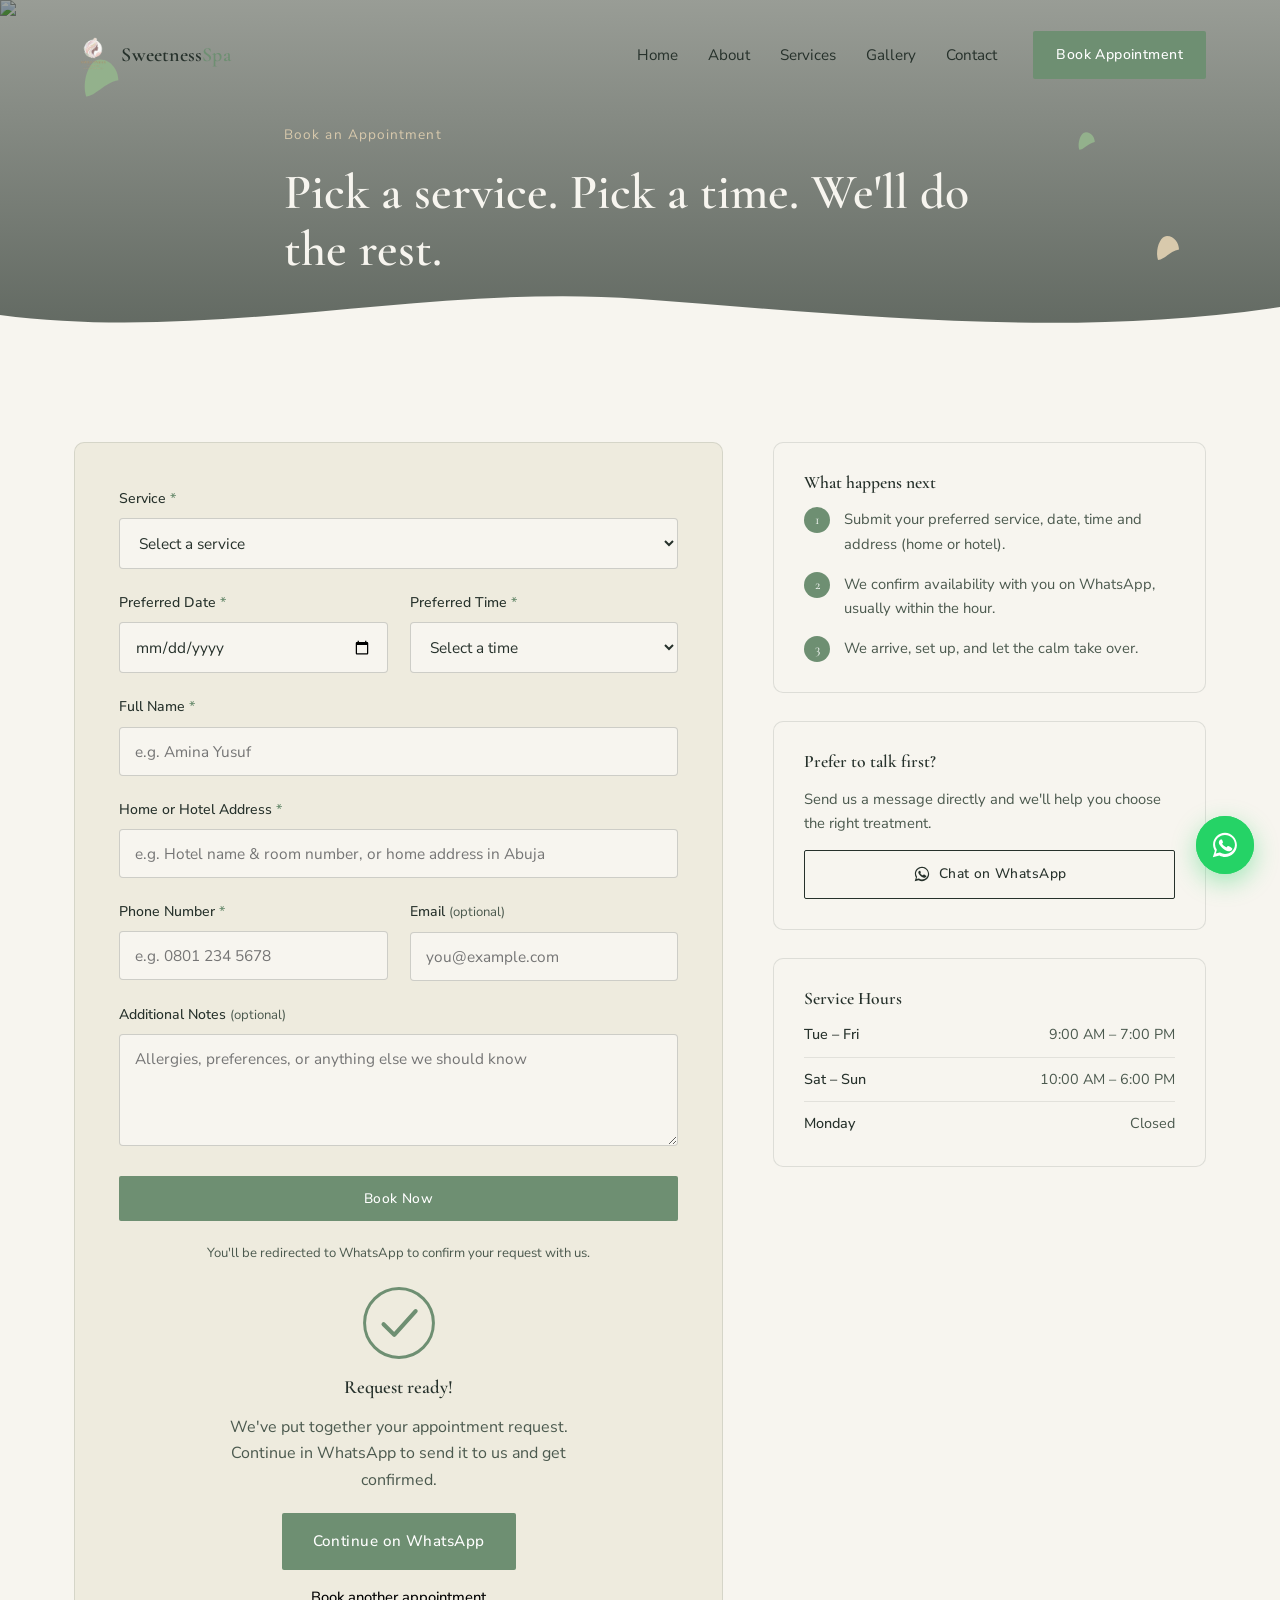
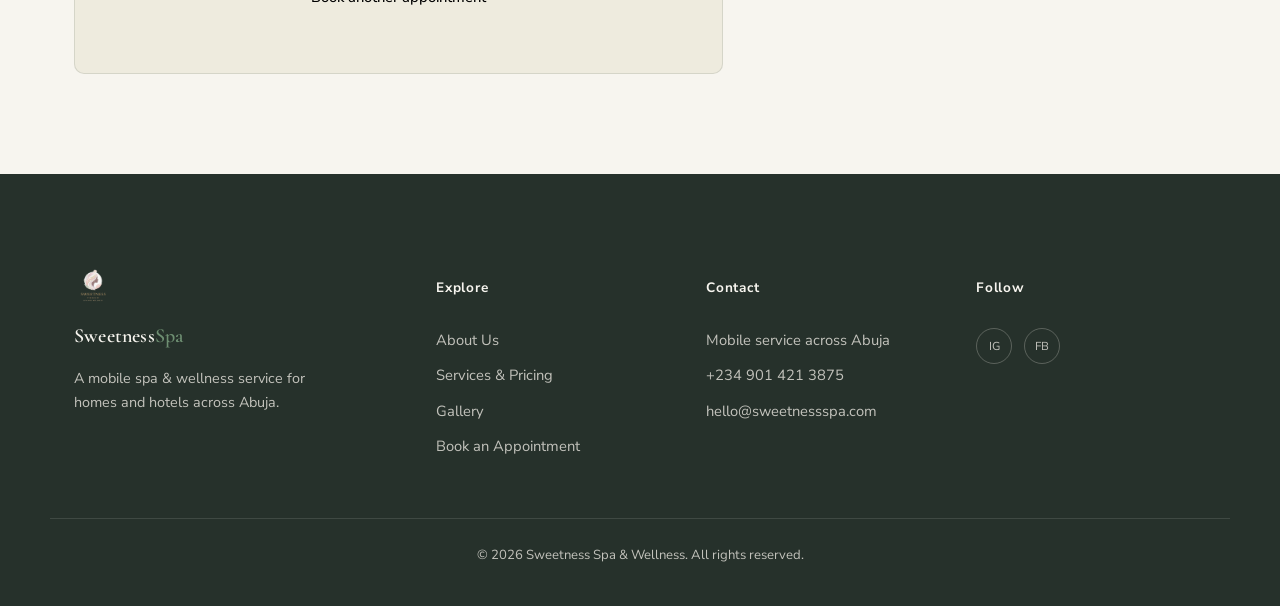
==== booking.html @ 0b242384 "Add files via upload" ====
<!DOCTYPE html>
<html lang="en">
<head>
<script>document.documentElement.classList.add('js');</script>
<meta charset="UTF-8">
<meta name="viewport" content="width=device-width, initial-scale=1.0">
<title>Book an Appointment | Sweetness Spa & Wellness</title>
<meta name="description" content="Book your appointment at Sweetness Spa & Wellness. Choose a service, pick a date and time, and we'll confirm with you on WhatsApp.">
<link rel="canonical" href="https://www.sweetnessspa.com/booking.html">

<!-- REPLACE: favicon.ico -->
<link rel="icon" type="image/x-icon" href="images/favicon.ico">

<link rel="preconnect" href="https://fonts.googleapis.com">
<link rel="preconnect" href="https://fonts.gstatic.com" crossorigin>
<link href="https://fonts.googleapis.com/css2?family=Cormorant+Garamond:ital,wght@0,400;0,500;0,600;0,700;1,500&family=Nunito+Sans:wght@300;400;500;600;700&display=swap" rel="stylesheet">

<link rel="stylesheet" href="css/style.css">
</head>
<body>

<div class="preloader" id="preloader">
  <span class="preloader-mark">S</span>
</div>

<!-- ================= HEADER / NAV ================= -->
<header class="site-header" id="siteHeader">
  <div class="container header-inner">
    <a href="index.html" class="brand">
      <!-- REPLACE: logo.png -->
      <img src="img/WhatsApp_Image_2026-09-09_at_16.19.24-removebg-preview.png" alt="Sweetness Spa & Wellness logo" class="brand-logo">
      <span class="brand-name">Sweetness<em>Spa</em></span>
    </a>

    <nav class="main-nav" id="mainNav">
      <ul>
        <li><a href="index.html">Home</a></li>
        <li><a href="about.html">About</a></li>
        <li><a href="services.html">Services</a></li>
        <li><a href="gallery.html">Gallery</a></li>
        <li><a href="contact.html">Contact</a></li>
      </ul>
      <a href="booking.html" class="btn btn-gold nav-cta">Book Appointment</a>
    </nav>

    <button class="hamburger" id="hamburger" aria-label="Open menu" aria-expanded="false" aria-controls="mainNav">
      <span></span><span></span><span></span>
    </button>
  </div>
</header>

<main id="main-content">

  <!-- ================= PAGE HERO ================= -->
  <section class="page-hero small">
    <div class="page-hero-media">
      <!-- REPLACE: booking-hero.jpg -->
      <img src="images/about-hero.svg" alt="Sweetness Spa booking">
      <div class="page-hero-overlay"></div>
    </div>
    <div class="container page-hero-content">
      <p class="eyebrow">Book an Appointment</p>
      <h1>Pick a service. Pick a time. We'll do the rest.</h1>
    </div>
  </section>

  <!-- ================= BOOKING SECTION ================= -->
  <section class="section booking-section">
    <div class="container booking-grid">

      <!-- ---- FORM CARD ---- -->
      <div class="booking-card">

        <form id="bookingForm" class="booking-form" novalidate>

          <div class="form-row">
            <label for="service">Service <span class="req">*</span></label>
            <select id="service" name="service" required>
              <option value="" disabled selected>Select a service</option>
              <optgroup label="Facials">
                <option>Signature Radiance Facial &mdash; &#8358;25,000</option>
                <option>Hydrating Glow Facial &mdash; &#8358;20,000</option>
                <option>Anti-Aging Facial &mdash; &#8358;32,000</option>
                <option>Express Facial &mdash; &#8358;13,000</option>
              </optgroup>
              <optgroup label="Massages">
                <option>Deep Tissue Massage &mdash; &#8358;30,000</option>
                <option>Swedish Relaxation Massage &mdash; &#8358;26,000</option>
                <option>Hot Stone Massage &mdash; &#8358;35,000</option>
                <option>Aromatherapy Massage &mdash; &#8358;28,000</option>
              </optgroup>
              <optgroup label="Body Treatments">
                <option>Body Contouring Ritual &mdash; &#8358;45,000</option>
                <option>Detox Body Wrap &mdash; &#8358;33,000</option>
                <option>Exfoliating Salt Scrub &mdash; &#8358;22,000</option>
              </optgroup>
              <optgroup label="Manicure & Pedicure">
                <option>Classic Manicure &amp; Pedicure &mdash; &#8358;18,000</option>
                <option>Gel Manicure &mdash; &#8358;15,000</option>
                <option>Luxury Spa Pedicure &mdash; &#8358;20,000</option>
              </optgroup>
              <optgroup label="Hair & Beauty">
                <option>Blow Dry &amp; Style &mdash; &#8358;12,000</option>
                <option>Makeup Application &mdash; &#8358;20,000</option>
              </optgroup>
              <optgroup label="Wellness">
                <option>Reflexology &mdash; &#8358;16,000</option>
                <option>Steam Room Session &mdash; &#8358;7,000</option>
                <option>Couples Massage Package &mdash; &#8358;55,000</option>
              </optgroup>
            </select>
          </div>

          <div class="form-row two-col">
            <div>
              <label for="date">Preferred Date <span class="req">*</span></label>
              <input type="date" id="date" name="date" required>
            </div>
            <div>
              <label for="time">Preferred Time <span class="req">*</span></label>
              <select id="time" name="time" required>
                <option value="" disabled selected>Select a time</option>
                <option>9:00 AM</option>
                <option>10:00 AM</option>
                <option>11:00 AM</option>
                <option>12:00 PM</option>
                <option>1:00 PM</option>
                <option>2:00 PM</option>
                <option>3:00 PM</option>
                <option>4:00 PM</option>
                <option>5:00 PM</option>
                <option>6:00 PM</option>
              </select>
            </div>
          </div>

          <div class="form-row">
            <label for="name">Full Name <span class="req">*</span></label>
            <input type="text" id="name" name="name" placeholder="e.g. Amina Yusuf" required>
          </div>

          <div class="form-row">
            <label for="location">Home or Hotel Address <span class="req">*</span></label>
            <input type="text" id="location" name="location" placeholder="e.g. Hotel name & room number, or home address in Abuja" required>
          </div>

          <div class="form-row two-col">
            <div>
              <label for="phone">Phone Number <span class="req">*</span></label>
              <input type="tel" id="phone" name="phone" placeholder="e.g. 0801 234 5678" required>
            </div>
            <div>
              <label for="email">Email <span class="optional">(optional)</span></label>
              <input type="email" id="email" name="email" placeholder="you@example.com">
            </div>
          </div>

          <div class="form-row">
            <label for="notes">Additional Notes <span class="optional">(optional)</span></label>
            <textarea id="notes" name="notes" rows="4" placeholder="Allergies, preferences, or anything else we should know"></textarea>
          </div>

          <!--
            NOTE FOR DEVELOPER (no backend in this build):
            On submit, this form builds a formatted message from the fields above
            and opens WhatsApp with it pre-filled via wa.me, so requests reach the
            spa immediately without a server. To connect a real booking backend or
            database later, replace the submit handler in js/main.js (see the
            "BOOKING FORM SUBMISSION" section) with an API call, keeping the same
            field names and the confirmation UI below.
          -->

          <button type="submit" class="btn btn-gold btn-block submit-btn">Book Now</button>
          <p class="form-note">You'll be redirected to WhatsApp to confirm your request with us.</p>
        </form>

        <!-- ---- CONFIRMATION STATE (hidden until submit) ---- -->
        <div class="booking-confirmation" id="bookingConfirmation" hidden>
          <svg class="confirm-check" viewBox="0 0 64 64" aria-hidden="true">
            <circle class="confirm-circle" cx="32" cy="32" r="29"/>
            <path class="confirm-tick" d="M19 33 L28 42 L46 22"/>
          </svg>
          <h3>Request ready!</h3>
          <p>We've put together your appointment request. Continue in WhatsApp to send it to us and get confirmed.</p>
          <a href="#" id="confirmWhatsappLink" class="btn btn-gold" target="_blank" rel="noopener">Continue on WhatsApp</a>
          <button type="button" class="text-link reset-form" id="resetForm">Book another appointment</button>
        </div>

      </div>

      <!-- ---- SIDE INFO ---- -->
      <aside class="booking-aside">
        <div class="aside-block">
          <h3>What happens next</h3>
          <ol class="steps-list">
            <li><span>1</span>Submit your preferred service, date, time and address (home or hotel).</li>
            <li><span>2</span>We confirm availability with you on WhatsApp, usually within the hour.</li>
            <li><span>3</span>We arrive, set up, and let the calm take over.</li>
          </ol>
        </div>

        <div class="aside-block">
          <h3>Prefer to talk first?</h3>
          <p>Send us a message directly and we'll help you choose the right treatment.</p>
          <a href="#" class="btn btn-outline btn-block whatsapp-cta" id="asideWhatsapp">
            <svg viewBox="0 0 32 32" class="icon-wa" aria-hidden="true"><path d="M16 3C9 3 3.3 8.6 3.3 15.5c0 2.4.7 4.7 1.9 6.7L3 29l7-1.9c1.9 1 4 1.6 6 1.6 7 0 12.7-5.6 12.7-12.5S23 3 16 3zm0 22.6c-1.9 0-3.7-.5-5.3-1.5l-.4-.2-4.1 1.1 1.1-4-.3-.4a10.1 10.1 0 0 1-1.6-5.4C5.4 9.9 10.1 5.3 16 5.3c5.9 0 10.6 4.6 10.6 10.2S21.9 25.6 16 25.6zm5.8-7.6c-.3-.1-1.9-.9-2.2-1s-.5-.1-.7.1-.8 1-1 1.2-.3.2-.6.1a8.3 8.3 0 0 1-2.5-1.5 9.3 9.3 0 0 1-1.7-2.1c-.2-.3 0-.5.1-.6l.4-.5.3-.4a.6.6 0 0 0 0-.5c-.1-.1-.7-1.6-.9-2.2s-.5-.5-.7-.5h-.6a1.2 1.2 0 0 0-.8.4A3.6 3.6 0 0 0 9.4 13c0 1.7 1.3 3.4 1.5 3.6s2.5 3.8 6 5.2c3.6 1.4 3.6.9 4.2.9s2.1-.8 2.4-1.6.3-1.5.2-1.6-.3-.2-.6-.3z"/></svg>
            Chat on WhatsApp
          </a>
        </div>

        <div class="aside-block">
          <h3>Service Hours</h3>
          <!-- REPLACE: actual service hours -->
          <ul class="hours-list">
            <li><span>Tue &ndash; Fri</span><span>9:00 AM &ndash; 7:00 PM</span></li>
            <li><span>Sat &ndash; Sun</span><span>10:00 AM &ndash; 6:00 PM</span></li>
            <li><span>Monday</span><span>Closed</span></li>
          </ul>
        </div>
      </aside>

    </div>
  </section>

</main>

<!-- ================= FOOTER ================= -->
<footer class="site-footer">
  <div class="container footer-grid">
    <div class="footer-brand">
      <!-- REPLACE: logo.png (light version if needed) -->
      <img src="img/WhatsApp_Image_2026-09-09_at_16.19.24-removebg-preview.png" alt="Sweetness Spa & Wellness logo" class="brand-logo">
      <span class="brand-name">Sweetness<em>Spa</em></span>
      <p>A mobile spa &amp; wellness service for homes and hotels across Abuja.</p>
    </div>

    <div class="footer-col">
      <h5>Explore</h5>
      <a href="about.html">About Us</a>
      <a href="services.html">Services &amp; Pricing</a>
      <a href="gallery.html">Gallery</a>
      <a href="booking.html">Book an Appointment</a>
    </div>

    <div class="footer-col">
      <h5>Contact</h5>
      <!-- REPLACE: actual address -->
      <a href="contact.html">Mobile service across Abuja</a>
      <!-- REPLACE: actual phone number -->
      <a href="tel:+2349014213875">+234 901 421 3875</a>
      <!-- REPLACE: actual email -->
      <a href="mailto:hello@sweetnessspa.com">hello@sweetnessspa.com</a>
    </div>

    <div class="footer-col">
      <h5>Follow</h5>
      <div class="social-row">
        <!-- REPLACE: real social links -->
        <a href="https://www.instagram.com/choco68290" target="_blank" rel="noopener" aria-label="Instagram">IG</a>
        <a href="https://www.facebook.com/share/1FDZrERVQa/?mibextid=wwXIfr" target="_blank" rel="noopener" aria-label="Facebook">FB</a>
      </div>
    </div>
  </div>
  <div class="footer-bottom container">
    <p>&copy; <span id="year"></span> Sweetness Spa &amp; Wellness. All rights reserved.</p>
  </div>
</footer>

<a href="#" class="whatsapp-float" id="floatWhatsapp" aria-label="Chat with us on WhatsApp">
  <svg viewBox="0 0 32 32" aria-hidden="true"><path d="M16 3C9 3 3.3 8.6 3.3 15.5c0 2.4.7 4.7 1.9 6.7L3 29l7-1.9c1.9 1 4 1.6 6 1.6 7 0 12.7-5.6 12.7-12.5S23 3 16 3zm0 22.6c-1.9 0-3.7-.5-5.3-1.5l-.4-.2-4.1 1.1 1.1-4-.3-.4a10.1 10.1 0 0 1-1.6-5.4C5.4 9.9 10.1 5.3 16 5.3c5.9 0 10.6 4.6 10.6 10.2S21.9 25.6 16 25.6zm5.8-7.6c-.3-.1-1.9-.9-2.2-1s-.5-.1-.7.1-.8 1-1 1.2-.3.2-.6.1a8.3 8.3 0 0 1-2.5-1.5 9.3 9.3 0 0 1-1.7-2.1c-.2-.3 0-.5.1-.6l.4-.5.3-.4a.6.6 0 0 0 0-.5c-.1-.1-.7-1.6-.9-2.2s-.5-.5-.7-.5h-.6a1.2 1.2 0 0 0-.8.4A3.6 3.6 0 0 0 9.4 13c0 1.7 1.3 3.4 1.5 3.6s2.5 3.8 6 5.2c3.6 1.4 3.6.9 4.2.9s2.1-.8 2.4-1.6.3-1.5.2-1.6-.3-.2-.6-.3z"/></svg>
</a>

<script src="js/main.js"></script>
</body>
</html>
---- css/style.css ----
/* ============================================================
   SWEETNESS SPA & WELLNESS — STYLE SHEET
   ============================================================ */

:root{
  --cream:      #F7F5EF;
  --beige:      #EEEBDE;
  --beige-dark: #E2DCC7;
  --charcoal:   #26312B;
  --charcoal-soft: #4B594E;
  --gold:       #6E8F72;
  --gold-light: #93B18C;
  --nude:       #D8C9AC;
  --white:      #FFFFFF;

  --font-display: "Cormorant Garamond", Georgia, serif;
  --font-body: "Nunito Sans", Arial, sans-serif;

  --container-w: 1180px;
  --radius-sm: 4px;
  --radius-md: 10px;
  --ease: cubic-bezier(.22,.61,.36,1);
}

*,*::before,*::after{ box-sizing:border-box; }
html{ scroll-behavior:smooth; }

@media (prefers-reduced-motion: reduce){
  html{ scroll-behavior:auto; }
  *,*::before,*::after{ animation-duration:.001ms !important; animation-iteration-count:1 !important; transition-duration:.001ms !important; scroll-behavior:auto !important; }
}

html, body{ max-width:100%; overflow-x:hidden; }

body{
  margin:0;
  font-family:var(--font-body);
  color:var(--charcoal);
  background:var(--cream);
  font-size:16px;
  line-height:1.65;
  -webkit-font-smoothing:antialiased;
}

img{ max-width:100%; display:block; }
a{ color:inherit; text-decoration:none; }
ul{ list-style:none; margin:0; padding:0; }
h1,h2,h3,h4{
  font-family:var(--font-display);
  font-weight:600;
  line-height:1.15;
  margin:0 0 .5em;
  color:var(--charcoal);
}
p{ margin:0 0 1em; }
.container{
  max-width:var(--container-w);
  margin:0 auto;
  padding:0 24px;
}

:focus-visible{
  outline:2px solid var(--gold);
  outline-offset:3px;
}

/* ---------- Buttons ---------- */
.btn{
  display:inline-flex;
  align-items:center;
  gap:8px;
  padding:15px 30px;
  border-radius:2px;
  font-family:var(--font-body);
  font-size:.95rem;
  font-weight:500;
  letter-spacing:.03em;
  border:1px solid transparent;
  cursor:pointer;
  transition:transform .35s var(--ease), background .35s var(--ease), color .35s var(--ease), border-color .35s var(--ease);
  white-space:nowrap;
}
.btn-gold{
  background:var(--gold);
  color:var(--white);
}
.btn-gold:hover{
  background:var(--charcoal);
  transform:translateY(-2px);
  box-shadow:0 12px 28px rgba(110,143,114,.35);
}
.btn-outline{
  border-color:var(--charcoal);
  color:var(--charcoal);
  background:transparent;
}
.btn-outline:hover{
  background:var(--charcoal);
  color:var(--cream);
  transform:translateY(-2px);
}
.btn-outline-light{
  border-color:rgba(247,243,236,.55);
  color:var(--cream);
  background:transparent;
}
.btn-outline-light:hover{
  background:var(--cream);
  color:var(--charcoal);
  transform:translateY(-2px);
}
.icon-wa{ width:18px; height:18px; fill:currentColor; }

.text-link{
  font-size:.92rem;
  font-weight:500;
  border-bottom:1px solid currentColor;
  padding-bottom:2px;
  transition:opacity .25s var(--ease), letter-spacing .25s var(--ease);
}
.text-link:hover{ opacity:.65; letter-spacing:.02em; }

/* ============================================================
   PRELOADER — the one orchestrated entrance moment
   ============================================================ */
.preloader{
  position:fixed; inset:0; z-index:999;
  background:var(--charcoal);
  display:flex; align-items:center; justify-content:center;
  transition:opacity .7s var(--ease), visibility .7s var(--ease);
}
.preloader-mark{
  font-family:var(--font-display);
  font-size:2.6rem;
  color:var(--gold-light);
  opacity:0;
  animation:markIn 1.1s var(--ease) forwards;
}
@keyframes markIn{
  0%{ opacity:0; letter-spacing:.5em; }
  100%{ opacity:1; letter-spacing:.05em; }
}
.preloader.done{ opacity:0; visibility:hidden; }

/* ============================================================
   HEADER / NAV
   ============================================================ */
.site-header{
  position:fixed; top:0; left:0; right:0; z-index:100;
  padding:22px 0;
  transition:padding .4s var(--ease), background .4s var(--ease), box-shadow .4s var(--ease);
}
.site-header.scrolled{
  padding:12px 0;
  background:rgba(247,243,236,.92);
  backdrop-filter:blur(8px);
  box-shadow:0 1px 0 rgba(38,49,41,.08);
}
.header-inner{
  display:flex; align-items:center; justify-content:space-between;
}
.brand{ display:flex; align-items:center; gap:10px; }
.brand-logo{ height:66px; width:auto; }
.brand-name{
  font-family:var(--font-display);
  font-size:1.25rem;
  font-weight:600;
  letter-spacing:.01em;
}
.brand-name em{ font-style:normal; color:var(--gold); }

.main-nav{ display:flex; align-items:center; gap:36px; }
.main-nav ul{ display:flex; gap:30px; }
.main-nav a:not(.btn){
  position:relative;
  font-size:.95rem;
  padding:4px 0;
}
.main-nav a:not(.btn)::after{
  content:"";
  position:absolute; left:0; bottom:0;
  width:0; height:1px;
  background:var(--gold);
  transition:width .3s var(--ease);
}
.main-nav a:not(.btn):hover::after,
.main-nav a.active::after{ width:100%; }
.main-nav a.active{ color:var(--gold); }
.nav-cta{ padding:11px 22px; font-size:.88rem; }

.hamburger{
  display:none;
  flex-direction:column;
  justify-content:center;
  gap:5px;
  width:30px; height:30px;
  background:none; border:none; cursor:pointer;
  padding:0;
}
.hamburger span{
  display:block; height:1.5px; width:100%;
  background:var(--charcoal);
  transition:transform .35s var(--ease), opacity .35s var(--ease);
}
.hamburger.open span:nth-child(1){ transform:translateY(6.5px) rotate(45deg); }
.hamburger.open span:nth-child(2){ opacity:0; }
.hamburger.open span:nth-child(3){ transform:translateY(-6.5px) rotate(-45deg); }

/* ============================================================
   HERO
   ============================================================ */
.hero{
  position:relative;
  min-height:100vh;
  display:flex;
  align-items:flex-end;
  overflow:hidden;
  color:var(--cream);
}
.hero-media{
  position:absolute; inset:0;
  overflow:hidden;
}
.hero-img{
  width:100%; height:100%;
  object-fit:cover;
  transform:scale(1.12);
  animation:kenburns 16s ease-out forwards;
}
@keyframes kenburns{
  0%{ transform:scale(1.12); }
  100%{ transform:scale(1); }
}
.hero-overlay{
  position:absolute; inset:0;
  background:linear-gradient(180deg, rgba(38,49,41,.35) 0%, rgba(38,49,41,.55) 65%, rgba(38,49,41,.82) 100%);
}
.hero::after{
  content:"";
  position:absolute; left:0; right:0; bottom:-1px; height:70px;
  background-image:url("data:image/svg+xml,%3Csvg xmlns='http://www.w3.org/2000/svg' viewBox='0 0 1440 120' preserveAspectRatio='none'%3E%3Cpath d='M0,64 C240,120 480,0 720,32 C960,64 1200,112 1440,48 L1440,120 L0,120 Z' fill='%23F7F5EF'/%3E%3C/svg%3E");
  background-size:100% 100%;
  z-index:1;
  pointer-events:none;
}
.hero-content{
  position:relative; z-index:2;
  padding-bottom:9vh;
  max-width:720px;
}
.eyebrow{
  font-size:.85rem;
  letter-spacing:.08em;
  color:var(--nude);
  margin-bottom:18px;
}
.hero-title{ margin-bottom:22px; }
.hero-title .line{
  display:block;
  font-size:clamp(2.4rem, 6vw, 4.4rem);
  font-weight:500;
  overflow:hidden;
}
.hero-sub{
  font-size:1.08rem;
  max-width:520px;
  color:rgba(247,243,236,.88);
}
.hero-actions{ display:flex; flex-wrap:wrap; gap:16px; margin-top:8px; }

/* reveal-on-load items (hero only — the single orchestrated moment) */
.reveal-item{
  opacity:0;
  transform:translateY(22px);
  animation:revealUp .9s var(--ease) forwards;
}
.reveal-item[data-reveal="1"]{ animation-delay:.35s; }
.reveal-item[data-reveal="2"]{ animation-delay:.5s; }
.reveal-item[data-reveal="3"]{ animation-delay:.68s; }
.reveal-item[data-reveal="4"]{ animation-delay:.9s; }
.reveal-item[data-reveal="5"]{ animation-delay:1.08s; }
.hero-title .line[data-reveal]{ opacity:0; transform:translateY(100%); animation:revealUp .9s var(--ease) forwards; }
@keyframes revealUp{
  to{ opacity:1; transform:translateY(0); }
}

.hero-scroll-cue{
  position:absolute; bottom:26px; right:32px; z-index:2;
  display:flex; align-items:center; gap:10px;
  font-size:.78rem; letter-spacing:.08em;
  color:rgba(247,243,236,.75);
}
.hero-scroll-cue span{
  width:1px; height:34px;
  background:rgba(247,243,236,.5);
  position:relative;
  overflow:hidden;
}
.hero-scroll-cue span::after{
  content:"";
  position:absolute; left:0; top:-100%;
  width:100%; height:100%;
  background:var(--gold-light);
  animation:cueMove 2s ease-in-out infinite;
}
@keyframes cueMove{
  0%{ top:-100%; } 50%{ top:0; } 100%{ top:100%; }
}

/* ============================================================
   INTRO STRIP
   ============================================================ */
.intro{ padding:96px 0 60px; }
.intro-grid{
  display:grid;
  grid-template-columns:1fr 1fr;
  gap:60px;
  align-items:start;
}
.intro-lead{
  font-family:var(--font-display);
  font-size:clamp(1.5rem, 2.6vw, 2rem);
  font-weight:500;
  line-height:1.4;
  color:var(--charcoal-soft);
}
.intro-copy{ font-size:1rem; color:var(--charcoal-soft); padding-top:6px; }

/* ============================================================
   MARQUEE
   ============================================================ */
.marquee{
  border-top:1px solid rgba(38,49,41,.12);
  border-bottom:1px solid rgba(38,49,41,.12);
  overflow:hidden;
  padding:22px 0;
  background:var(--beige);
}
.marquee-track{
  display:flex;
  width:max-content;
  gap:22px;
  font-family:var(--font-display);
  font-size:1.3rem;
  color:var(--gold);
  white-space:nowrap;
  animation:marqueeScroll 32s linear infinite;
}
.marquee-track span:nth-child(odd){ color:var(--charcoal); font-weight:400; }
@keyframes marqueeScroll{
  from{ transform:translateX(0); }
  to{ transform:translateX(-50%); }
}

/* ============================================================
   SECTION GENERIC
   ============================================================ */
.section{ padding:100px 0; }
.section-head{
  display:flex; align-items:flex-end; justify-content:space-between;
  gap:20px; margin-bottom:52px;
}
.section-head h2{ margin-bottom:0; }
h2{ font-size:clamp(1.9rem, 3.4vw, 2.6rem); }
h2::before{
  content:"";
  display:block;
  width:46px;
  height:2px;
  background:var(--gold);
  margin-bottom:16px;
}
.center::before,
.final-cta h2::before{ margin-left:auto; margin-right:auto; }
.testimonials h2::before{ background:var(--gold-light); }
.center{ text-align:center; }

/* ============================================================
   SERVICES PREVIEW
   ============================================================ */
.service-list{ display:flex; flex-direction:column; }
.service-row{
  display:grid;
  grid-template-columns:200px 1fr;
  gap:36px;
  padding:34px 0;
  border-top:1px solid rgba(38,49,41,.14);
  align-items:center;
}
.service-list .service-row:last-child{ border-bottom:1px solid rgba(38,49,41,.14); }
.service-row-media{
  overflow:hidden;
  border-radius:var(--radius-sm);
  aspect-ratio:4/3.2;
}
.service-row-media img{
  width:100%; height:100%; object-fit:cover;
  transition:transform .7s var(--ease);
}
.service-row:hover .service-row-media img{ transform:scale(1.06); }
.service-row-body h3{ font-size:1.4rem; margin-bottom:8px; }
.service-row-body p{
  color:var(--charcoal-soft);
  max-width:520px;
  margin-bottom:14px;
}
.service-row-foot{ display:flex; align-items:center; gap:26px; }
.price{ font-family:var(--font-display); font-size:1.15rem; color:var(--gold); }
.price small{ font-family:var(--font-body); font-size:.8rem; color:var(--charcoal-soft); }

/* ============================================================
   WHY US
   ============================================================ */
.why-us{ background:var(--beige); }
.why-grid{
  display:grid;
  grid-template-columns:1.1fr .9fr;
  gap:70px;
}
.why-list{ margin-top:30px; display:flex; flex-direction:column; gap:26px; }
.why-list h4{ font-size:1.1rem; margin-bottom:4px; }
.why-list p{ color:var(--charcoal-soft); margin-bottom:0; max-width:440px; }

.why-stats{
  display:grid;
  grid-template-columns:1fr 1fr;
  gap:1px;
  background:rgba(38,49,41,.14);
  border:1px solid rgba(38,49,41,.14);
  align-self:start;
}
.stat{
  background:var(--beige);
  padding:34px 26px;
}
.stat-number{
  font-family:var(--font-display);
  font-size:2.6rem;
  color:var(--charcoal);
}
.stat-suffix{
  font-family:var(--font-display);
  font-size:2.6rem;
  color:var(--gold);
}
.stat p{ margin:6px 0 0; font-size:.88rem; color:var(--charcoal-soft); }

/* ============================================================
   GALLERY PREVIEW
   ============================================================ */
.gallery-grid{
  display:grid;
  grid-template-columns:repeat(4, 1fr);
  grid-auto-rows:200px;
  gap:14px;
}
.gallery-item{
  position:relative;
  overflow:hidden;
  border-radius:var(--radius-sm);
}
.gallery-item.span-2{ grid-column:span 2; grid-row:span 2; }
.gallery-item img{
  width:100%; height:100%; object-fit:cover;
  transition:transform .7s var(--ease), filter .5s var(--ease);
}
.gallery-item::after{
  content:"";
  position:absolute; inset:0;
  background:rgba(38,49,41,0);
  transition:background .4s var(--ease);
}
.gallery-item:hover::after{ background:rgba(38,49,41,.12); }
.gallery-item:hover img{ transform:scale(1.08); }

/* ============================================================
   TESTIMONIALS
   ============================================================ */
.testimonials{ background:var(--charcoal); color:var(--cream); }
.testimonials h2{ color:var(--cream); margin-bottom:50px; }
.testi-slider{ max-width:720px; margin:0 auto; text-align:center; overflow:hidden; }
.testi-track{
  display:flex;
  transition:transform .6s var(--ease);
}
.testi-slide{
  min-width:100%;
  margin:0;
  padding:0 10px;
}
.testi-slide p{
  font-family:var(--font-display);
  font-size:clamp(1.15rem, 2.2vw, 1.5rem);
  font-weight:500;
  line-height:1.5;
  color:var(--cream);
  margin-bottom:30px;
}
.testi-slide footer{
  display:flex; align-items:center; justify-content:center; gap:14px;
}
.testi-slide footer img{
  width:46px; height:46px; border-radius:50%; object-fit:cover;
}
.testi-slide footer div{ text-align:left; font-size:.85rem; }
.testi-slide footer strong{ display:block; color:var(--gold-light); }
.testi-slide footer span{ color:rgba(247,243,236,.65); }

.testi-controls{
  display:flex; align-items:center; justify-content:center;
  gap:22px; margin-top:36px;
}
.testi-controls button{
  background:none; border:1px solid rgba(247,243,236,.35);
  color:var(--cream);
  width:40px; height:40px; border-radius:50%;
  cursor:pointer;
  transition:background .3s var(--ease), border-color .3s var(--ease);
  font-size:1rem;
}
.testi-controls button:hover{ background:var(--gold); border-color:var(--gold); }
.testi-dots{ display:flex; gap:8px; }
.testi-dots button{
  width:7px; height:7px; border-radius:50%; padding:0;
  border:none; background:rgba(247,243,236,.35);
}
.testi-dots button.active{ background:var(--gold-light); }

/* ============================================================
   LOCATION PREVIEW
   ============================================================ */
.location-grid{
  display:grid;
  grid-template-columns:1fr 1fr;
  gap:60px;
  align-items:center;
}
.location-media{ border-radius:var(--radius-sm); overflow:hidden; }
.location-details{ margin:26px 0 32px; display:flex; flex-direction:column; gap:18px; }
.location-details li{ display:flex; gap:14px; align-items:flex-start; }
.location-details .icon{ width:20px; height:20px; fill:var(--gold); flex-shrink:0; margin-top:2px; }
.location-details span{ color:var(--charcoal-soft); }

/* ============================================================
   FINAL CTA
   ============================================================ */
.final-cta{
  background:var(--gold);
  color:var(--white);
  padding:110px 0;
  text-align:center;
}
.final-cta h2{ color:var(--white); margin-bottom:12px; }
.final-cta p{ color:rgba(255,255,255,.85); font-size:1.05rem; margin-bottom:34px; }
.final-cta .hero-actions{ justify-content:center; }
.final-cta .btn-gold{ background:var(--charcoal); }
.final-cta .btn-gold:hover{ background:var(--white); color:var(--charcoal); }

/* ============================================================
   FOOTER
   ============================================================ */
.site-footer{ background:var(--charcoal); color:rgba(247,243,236,.75); padding:80px 0 0; }
.footer-grid{
  display:grid;
  grid-template-columns:1.4fr 1fr 1fr 1fr;
  gap:40px;
  padding-bottom:60px;
  border-bottom:1px solid rgba(247,243,236,.12);
}
.footer-grid > *{ min-width:0; }
.footer-brand .brand-name{ color:var(--cream); }
.footer-brand p{ margin-top:14px; font-size:.9rem; max-width:260px; }
.footer-col h5{
  font-family:var(--font-body);
  color:var(--cream);
  font-size:.85rem;
  letter-spacing:.06em;
  margin-bottom:18px;
}
.footer-col{ display:flex; flex-direction:column; gap:11px; font-size:.92rem; min-width:0; }
.footer-col a{ overflow-wrap:anywhere; }
.footer-col a:hover{ color:var(--gold-light); }
.social-row{ display:flex; gap:12px; }
.social-row a{
  width:36px; height:36px; border-radius:50%;
  border:1px solid rgba(247,243,236,.25);
  display:flex; align-items:center; justify-content:center;
  font-size:.72rem;
  transition:background .3s var(--ease), border-color .3s var(--ease);
}
.social-row a:hover{ background:var(--gold); border-color:var(--gold); }
.footer-bottom{ padding:26px 0; text-align:center; font-size:.82rem; }

/* ============================================================
   FLOATING WHATSAPP BUTTON
   ============================================================ */
.whatsapp-float{
  position:fixed; bottom:26px; right:26px; z-index:90;
  width:58px; height:58px; border-radius:50%;
  background:#25D366;
  display:flex; align-items:center; justify-content:center;
  box-shadow:0 8px 24px rgba(37,211,102,.4);
  transition:transform .3s var(--ease);
}
.whatsapp-float svg{ width:30px; height:30px; fill:var(--white); }
.whatsapp-float::before{
  content:"";
  position:absolute; inset:0;
  border-radius:50%;
  background:#25D366;
  animation:pulse 2.4s ease-out infinite;
  z-index:-1;
}
@keyframes pulse{
  0%{ transform:scale(1); opacity:.6; }
  100%{ transform:scale(1.9); opacity:0; }
}
.whatsapp-float:hover{ transform:scale(1.08); }

/* ============================================================
   PAGE HERO (About / Services / Gallery / Booking / Contact)
   ============================================================ */
.page-hero{
  position:relative;
  margin-top:0;
  min-height:52vh;
  display:flex;
  align-items:flex-end;
  overflow:hidden;
  color:var(--cream);
}
.page-hero-media{ position:absolute; inset:0; }
.page-hero-media img{ width:100%; height:100%; object-fit:cover; }
.page-hero-overlay{
  position:absolute; inset:0;
  background:linear-gradient(180deg, rgba(38,49,41,.45) 0%, rgba(38,49,41,.72) 100%);
}
.page-hero::after{
  content:"";
  position:absolute; left:0; right:0; bottom:-1px; height:60px;
  background-image:url("data:image/svg+xml,%3Csvg xmlns='http://www.w3.org/2000/svg' viewBox='0 0 1440 120' preserveAspectRatio='none'%3E%3Cpath d='M0,64 C240,120 480,0 720,32 C960,64 1200,112 1440,48 L1440,120 L0,120 Z' fill='%23F7F5EF'/%3E%3C/svg%3E");
  background-size:100% 100%;
  z-index:1;
  pointer-events:none;
}
.page-hero-content{ position:relative; z-index:2; padding-bottom:64px; max-width:760px; }
.page-hero-content h1{ color:var(--cream); font-size:clamp(2rem, 4.4vw, 3.1rem); margin-bottom:0; }
.page-hero .eyebrow{ color:var(--nude); }

/* ============================================================
   ABOUT — STORY
   ============================================================ */
.story-grid{
  display:grid;
  grid-template-columns:.85fr 1.15fr;
  gap:70px;
  align-items:center;
}
.story-media{ border-radius:var(--radius-sm); overflow:hidden; }
.story-body h2{ font-size:clamp(1.6rem, 2.8vw, 2.2rem); margin:10px 0 20px; }
.story-body p{ color:var(--charcoal-soft); }

/* ============================================================
   ABOUT — MISSION
   ============================================================ */
.mission{ background:var(--beige); }
.mission-head{ max-width:560px; margin-bottom:50px; }
.mission-head h2{ margin-top:10px; }
.mission-grid{
  display:grid;
  grid-template-columns:repeat(3, 1fr);
  gap:1px;
  background:rgba(38,49,41,.14);
  border:1px solid rgba(38,49,41,.14);
}
.mission-card{
  background:var(--beige);
  padding:40px 34px;
}
.mission-card h3{ font-size:1.2rem; margin-bottom:12px; color:var(--gold); }
.mission-card p{ color:var(--charcoal-soft); margin-bottom:0; }

/* ============================================================
   ABOUT — DIFFERENCE
   ============================================================ */
.difference-grid{
  display:grid;
  grid-template-columns:.85fr 1.15fr;
  gap:70px;
}
.difference-copy h2{ font-size:clamp(1.6rem, 2.8vw, 2.2rem); margin:10px 0 16px; }
.difference-copy p{ color:var(--charcoal-soft); max-width:380px; }
.difference-list{ display:flex; flex-direction:column; }
.difference-item{
  display:grid;
  grid-template-columns:56px 1fr;
  gap:20px;
  padding:26px 0;
  border-top:1px solid rgba(38,49,41,.14);
}
.difference-list .difference-item:last-child{ border-bottom:1px solid rgba(38,49,41,.14); }
.difference-index{
  font-family:var(--font-display);
  font-size:1.3rem;
  color:var(--gold);
}
.difference-item h4{ font-size:1.05rem; margin-bottom:6px; }
.difference-item p{ color:var(--charcoal-soft); margin-bottom:0; }

/* ============================================================
   ABOUT — TEAM
   ============================================================ */
.team-sub{ color:var(--charcoal-soft); margin-bottom:0; max-width:320px; }
.team-grid{
  display:grid;
  grid-template-columns:repeat(3, 1fr);
  gap:28px;
}
.team-card img{
  width:100%; aspect-ratio:5/6; object-fit:cover;
  border-radius:var(--radius-sm);
  margin-bottom:18px;
  transition:transform .6s var(--ease);
}
.team-card:hover img{ transform:translateY(-6px); }
.team-card h4{ font-size:1.05rem; margin-bottom:2px; }
.team-card span{ font-size:.85rem; color:var(--charcoal-soft); }

/* ============================================================
   SERVICES — FILTER BAR
   ============================================================ */
.filter-bar{
  position:sticky; top:0; z-index:50;
  background:rgba(247,243,236,.94);
  backdrop-filter:blur(8px);
  border-bottom:1px solid rgba(38,49,41,.12);
  padding:18px 0;
}
.filter-row{
  display:flex;
  gap:10px;
  overflow-x:auto;
  scrollbar-width:none;
}
.filter-row::-webkit-scrollbar{ display:none; }
.filter-btn{
  flex:0 0 auto;
  padding:9px 20px;
  border-radius:20px;
  border:1px solid rgba(38,49,41,.22);
  background:transparent;
  color:var(--charcoal-soft);
  font-family:var(--font-body);
  font-size:.88rem;
  cursor:pointer;
  transition:background .3s var(--ease), color .3s var(--ease), border-color .3s var(--ease);
  white-space:nowrap;
}
.filter-btn:hover{ border-color:var(--gold); color:var(--charcoal); }
.filter-btn.active{ background:var(--charcoal); border-color:var(--charcoal); color:var(--cream); }

/* ============================================================
   SERVICES — CATEGORY SECTIONS & CARDS
   ============================================================ */
.service-category{ padding:80px 0; }
.service-category.alt{ background:var(--beige); }
.category-title{ margin-bottom:36px; }

.service-cards{
  display:grid;
  grid-template-columns:repeat(4, 1fr);
  gap:26px;
}
.service-card{
  background:var(--cream);
  border:1px solid rgba(38,49,41,.12);
  border-radius:var(--radius-sm);
  overflow:hidden;
  display:flex;
  flex-direction:column;
  transition:opacity .35s var(--ease), transform .35s var(--ease), box-shadow .35s var(--ease);
}
.service-category.alt .service-card{ background:var(--beige); }
.service-card:hover{
  transform:translateY(-5px);
  box-shadow:0 20px 40px rgba(38,49,41,.12), 0 0 0 1px rgba(110,143,114,.18);
}
.service-card-media{ aspect-ratio:5/4; overflow:hidden; }
.service-card-media img{
  width:100%; height:100%; object-fit:cover;
  transition:transform .6s var(--ease);
}
.service-card:hover .service-card-media img{ transform:scale(1.07); }
.service-card-body{ padding:22px; display:flex; flex-direction:column; flex:1; }
.service-card-body h3{ font-size:1.08rem; margin-bottom:8px; }
.service-card-body p{
  font-size:.9rem;
  color:var(--charcoal-soft);
  flex:1;
}
.service-card-meta{
  display:flex; justify-content:space-between; align-items:baseline;
  margin-bottom:16px;
  padding-top:12px;
  border-top:1px solid rgba(38,49,41,.12);
}
.service-card-meta .duration{ font-size:.82rem; color:var(--charcoal-soft); }
.service-card-meta .price{ font-family:var(--font-display); font-size:1.15rem; color:var(--gold); }
.btn-block{ width:100%; justify-content:center; padding:12px 20px; font-size:.86rem; }

/* filter animation state */
.service-card.is-hidden{
  display:none;
}

/* ============================================================
   GALLERY — MASONRY GRID
   ============================================================ */
.gallery-full{ padding-top:70px; }
.masonry{
  display:grid;
  grid-template-columns:repeat(4, 1fr);
  grid-auto-rows:190px;
  gap:16px;
}
.masonry-item{
  position:relative;
  overflow:hidden;
  border-radius:var(--radius-sm);
  border:none;
  padding:0;
  cursor:pointer;
  background:none;
  grid-row:span 1;
}
.masonry-item.tall{ grid-row:span 2; }
.masonry-item.wide{ grid-column:span 2; }
.masonry-item img{
  width:100%; height:100%; object-fit:cover;
  transition:transform .7s var(--ease);
}
.masonry-item::after{
  content:"";
  position:absolute; inset:0;
  background:rgba(38,49,41,0);
  transition:background .4s var(--ease);
}
.masonry-item::before{
  content:"\\2295";
  position:absolute; top:50%; left:50%;
  transform:translate(-50%,-50%) scale(.6);
  color:var(--cream);
  font-size:1.6rem;
  opacity:0;
  transition:opacity .35s var(--ease), transform .35s var(--ease);
  z-index:1;
}
.masonry-item:hover::after{ background:rgba(38,49,41,.28); }
.masonry-item:hover::before{ opacity:1; transform:translate(-50%,-50%) scale(1); }
.masonry-item:hover img{ transform:scale(1.08); }
.masonry-item.is-hidden{ display:none; }

/* ============================================================
   LIGHTBOX
   ============================================================ */
.lightbox{
  position:fixed; inset:0; z-index:200;
  background:rgba(20,16,14,.94);
  display:flex; align-items:center; justify-content:center;
  opacity:0; visibility:hidden;
  transition:opacity .35s var(--ease), visibility .35s var(--ease);
  padding:40px;
}
.lightbox.open{ opacity:1; visibility:visible; }
.lightbox-figure{
  max-width:min(920px, 88vw);
  max-height:86vh;
  margin:0;
  text-align:center;
  transform:scale(.94);
  opacity:0;
  transition:transform .4s var(--ease), opacity .4s var(--ease);
}
.lightbox.open .lightbox-figure{ transform:scale(1); opacity:1; }
.lightbox-figure img{
  max-width:100%; max-height:76vh;
  width:auto; margin:0 auto;
  border-radius:var(--radius-sm);
}
.lightbox-figure figcaption{
  color:var(--nude);
  font-size:.92rem;
  margin-top:16px;
  letter-spacing:.02em;
}
.lightbox-close, .lightbox-nav{
  position:absolute;
  background:none; border:none;
  color:var(--cream);
  cursor:pointer;
  transition:opacity .25s var(--ease), transform .25s var(--ease);
}
.lightbox-close:hover, .lightbox-nav:hover{ opacity:.65; }
.lightbox-close{ top:26px; right:32px; font-size:2rem; line-height:1; }
.lightbox-nav{ top:50%; transform:translateY(-50%); font-size:1.8rem; padding:10px; }
.lightbox-nav:hover{ transform:translateY(-50%) scale(1.15); }
.lightbox-nav.prev{ left:20px; }
.lightbox-nav.next{ right:20px; }

/* ============================================================
   BOOKING PAGE
   ============================================================ */
.page-hero.small{ min-height:38vh; }

.booking-grid{
  display:grid;
  grid-template-columns:1.5fr 1fr;
  gap:50px;
  align-items:start;
}

.booking-card{
  background:var(--beige);
  border:1px solid rgba(38,49,41,.12);
  border-radius:var(--radius-md);
  padding:44px;
  position:relative;
}

.booking-form{ display:flex; flex-direction:column; gap:22px; }
.form-row{ display:flex; flex-direction:column; gap:8px; }
.form-row.two-col{
  display:grid;
  grid-template-columns:1fr 1fr;
  gap:22px;
}
.form-row.two-col > div{ display:flex; flex-direction:column; gap:8px; }

label{
  font-size:.88rem;
  font-weight:500;
  color:var(--charcoal);
}
.req{ color:var(--gold); }
.optional{ color:var(--charcoal-soft); font-weight:400; font-size:.82rem; }

input, select, textarea{
  font-family:var(--font-body);
  font-size:.96rem;
  color:var(--charcoal);
  background:var(--cream);
  border:1px solid rgba(38,49,41,.2);
  border-radius:var(--radius-sm);
  padding:13px 15px;
  transition:border-color .3s var(--ease), box-shadow .3s var(--ease);
  width:100%;
}
input:focus, select:focus, textarea:focus{
  outline:none;
  border-color:var(--gold);
  box-shadow:0 0 0 3px rgba(166,130,79,.15);
}
textarea{ resize:vertical; min-height:100px; font-family:var(--font-body); }

.submit-btn{ margin-top:8px; }
.form-note{
  font-size:.82rem;
  color:var(--charcoal-soft);
  text-align:center;
  margin:0;
}

/* field validity feedback */
.form-row.invalid input,
.form-row.invalid select{
  border-color:#B3554A;
  box-shadow:0 0 0 3px rgba(179,85,74,.12);
}

/* ---------- Confirmation state ---------- */
.booking-confirmation{
  text-align:center;
  padding:20px 10px;
  display:flex;
  flex-direction:column;
  align-items:center;
  gap:6px;
}
.booking-confirmation h3{ margin-top:10px; }
.booking-confirmation p{ color:var(--charcoal-soft); max-width:400px; margin-bottom:14px; }
.booking-confirmation .btn{ margin-bottom:10px; }
.reset-form{ background:none; border:none; cursor:pointer; font-family:var(--font-body); }

.confirm-check{ width:76px; height:76px; }
.confirm-circle{
  fill:none;
  stroke:var(--gold);
  stroke-width:2.5;
  stroke-dasharray:182;
  stroke-dashoffset:182;
  animation:circleDraw .6s var(--ease) forwards;
}
.confirm-tick{
  fill:none;
  stroke:var(--gold);
  stroke-width:3.5;
  stroke-linecap:round;
  stroke-linejoin:round;
  stroke-dasharray:40;
  stroke-dashoffset:40;
  animation:tickDraw .4s var(--ease) forwards .55s;
}
@keyframes circleDraw{ to{ stroke-dashoffset:0; } }
@keyframes tickDraw{ to{ stroke-dashoffset:0; } }

/* ---------- Aside ---------- */
.booking-aside{ display:flex; flex-direction:column; gap:28px; position:sticky; top:100px; }
.aside-block{
  background:var(--cream);
  border:1px solid rgba(38,49,41,.12);
  border-radius:var(--radius-md);
  padding:30px;
}
.aside-block h3{ font-size:1.1rem; margin-bottom:14px; }
.aside-block p{ color:var(--charcoal-soft); font-size:.92rem; }

.steps-list{ display:flex; flex-direction:column; gap:16px; padding:0; margin:0; }
.steps-list li{
  list-style:none;
  display:flex;
  gap:14px;
  align-items:flex-start;
  font-size:.92rem;
  color:var(--charcoal-soft);
}
.steps-list span{
  flex-shrink:0;
  width:26px; height:26px;
  border-radius:50%;
  background:var(--gold);
  color:var(--white);
  font-family:var(--font-display);
  font-size:.85rem;
  display:flex; align-items:center; justify-content:center;
}

.hours-list{ display:flex; flex-direction:column; gap:10px; padding:0; margin:0; }
.hours-list li{
  list-style:none;
  display:flex; justify-content:space-between;
  font-size:.9rem;
  color:var(--charcoal-soft);
  padding-bottom:10px;
  border-bottom:1px solid rgba(38,49,41,.1);
}
.hours-list li:last-child{ border-bottom:none; padding-bottom:0; }
.hours-list li span:first-child{ color:var(--charcoal); font-weight:500; }

/* ============================================================
   CONTACT PAGE
   ============================================================ */
.contact-info-list{
  display:flex; flex-direction:column; gap:16px;
  padding:0; margin:0 0 20px;
}
.contact-info-list li{
  list-style:none;
  display:flex; gap:12px; align-items:flex-start;
  font-size:.92rem;
  color:var(--charcoal-soft);
}
.contact-info-list .icon{ width:18px; height:18px; fill:var(--gold); flex-shrink:0; margin-top:2px; }
.contact-info-list a{ color:var(--charcoal-soft); transition:color .25s var(--ease); }
.contact-info-list a:hover{ color:var(--gold); }

.social-row-dark a{
  border-color:rgba(38,49,41,.2);
  color:var(--charcoal);
}
.social-row-dark a:hover{ background:var(--gold); border-color:var(--gold); color:var(--white); }

.map-section{ line-height:0; }
.map-section iframe{
  width:100%;
  height:420px;
  border:0;
  filter:grayscale(.15) contrast(1.02);
}

/* ============================================================
   SCROLL REVEAL (progressive enhancement — only when JS runs)
   ============================================================ */
html.js .reveal-target{
  opacity:0;
  transform:translateY(30px);
  transition:opacity .8s var(--ease), transform .8s var(--ease);
}
html.js .service-card.reveal-target{
  transition:opacity .8s var(--ease), transform .5s var(--ease), box-shadow .35s var(--ease);
}
html.js .reveal-target.in-view{
  opacity:1;
  transform:translateY(0);
}

@media (prefers-reduced-motion: reduce){
  html.js .reveal-target{ opacity:1; transform:none; transition:none; }
}

/* ============================================================
   DECORATIVE FLOATING LEAVES (injected via JS into heroes)
   ============================================================ */
.decor-leaf{
  position:absolute;
  pointer-events:none;
  z-index:1;
  animation:leafDrift 8s ease-in-out infinite;
}
.decor-leaf svg{ width:100%; height:100%; display:block; }
@keyframes leafDrift{
  0%, 100%{ transform:translate(0,0) rotate(0deg); }
  50%{ transform:translate(10px,-20px) rotate(10deg); }
}
@media (prefers-reduced-motion: reduce){
  .decor-leaf{ animation:none; }
}

/* ============================================================
   RESPONSIVE
   ============================================================ */
@media (max-width: 980px){
  .intro-grid, .why-grid, .location-grid{ grid-template-columns:1fr; gap:30px; }
  .why-stats{ grid-template-columns:1fr 1fr; }
  .gallery-grid{ grid-template-columns:repeat(2,1fr); grid-auto-rows:170px; }
  .gallery-item.span-2{ grid-column:span 2; grid-row:span 1; }
  .service-row{ grid-template-columns:130px 1fr; gap:22px; }
  .footer-grid{ grid-template-columns:1fr 1fr; }
  .story-grid, .difference-grid{ grid-template-columns:1fr; gap:34px; }
  .mission-grid{ grid-template-columns:1fr; }
  .team-grid{ grid-template-columns:repeat(3, 1fr); gap:16px; }
  .service-cards{ grid-template-columns:repeat(2, 1fr); }
  .masonry{ grid-template-columns:repeat(2, 1fr); grid-auto-rows:220px; }
  .masonry-item.wide{ grid-column:span 2; }
  .booking-grid{ grid-template-columns:1fr; }
  .booking-aside{ position:static; }
}

@media (max-width: 760px){
  .brand-logo{ height:48px; }
  .main-nav{
    position:fixed; top:0; right:0; height:100vh; width:min(78vw,320px);
    background:var(--cream);
    flex-direction:column; align-items:flex-start;
    padding:100px 32px 40px;
    transform:translateX(100%);
    transition:transform .45s var(--ease);
    box-shadow:-8px 0 30px rgba(0,0,0,.08);
  }
  .main-nav.open{ transform:translateX(0); }
  .main-nav ul{ flex-direction:column; gap:22px; margin-bottom:30px; }
  .hamburger{ display:flex; }
  .nav-cta{ width:100%; justify-content:center; }

  .service-row{ grid-template-columns:1fr; }
  .service-row-media{ aspect-ratio:16/10; }
  .why-stats{ grid-template-columns:1fr 1fr; }
  .footer-grid{ grid-template-columns:1fr; }
  .section{ padding:70px 0; }
  .section-head{ flex-direction:column; align-items:flex-start; gap:12px; }
  .team-grid{ grid-template-columns:1fr 1fr; }
  .page-hero{ min-height:42vh; }
  .service-cards{ grid-template-columns:1fr; }
  .filter-bar{ padding:14px 0; }
  .masonry{ grid-template-columns:1fr 1fr; grid-auto-rows:150px; gap:10px; }
  .masonry-item.tall{ grid-row:span 2; }
  .lightbox-nav{ font-size:1.4rem; }
  .lightbox-close{ top:16px; right:18px; }
  .booking-card{ padding:26px; }
  .form-row.two-col{ grid-template-columns:1fr; gap:22px; }
  .map-section iframe{ height:280px; }
}

@media (max-width: 480px){
  .gallery-grid{ grid-template-columns:repeat(2,1fr); grid-auto-rows:140px; }
  .hero-actions .btn{ width:100%; justify-content:center; }
  .hero-scroll-cue{ display:none; }
}
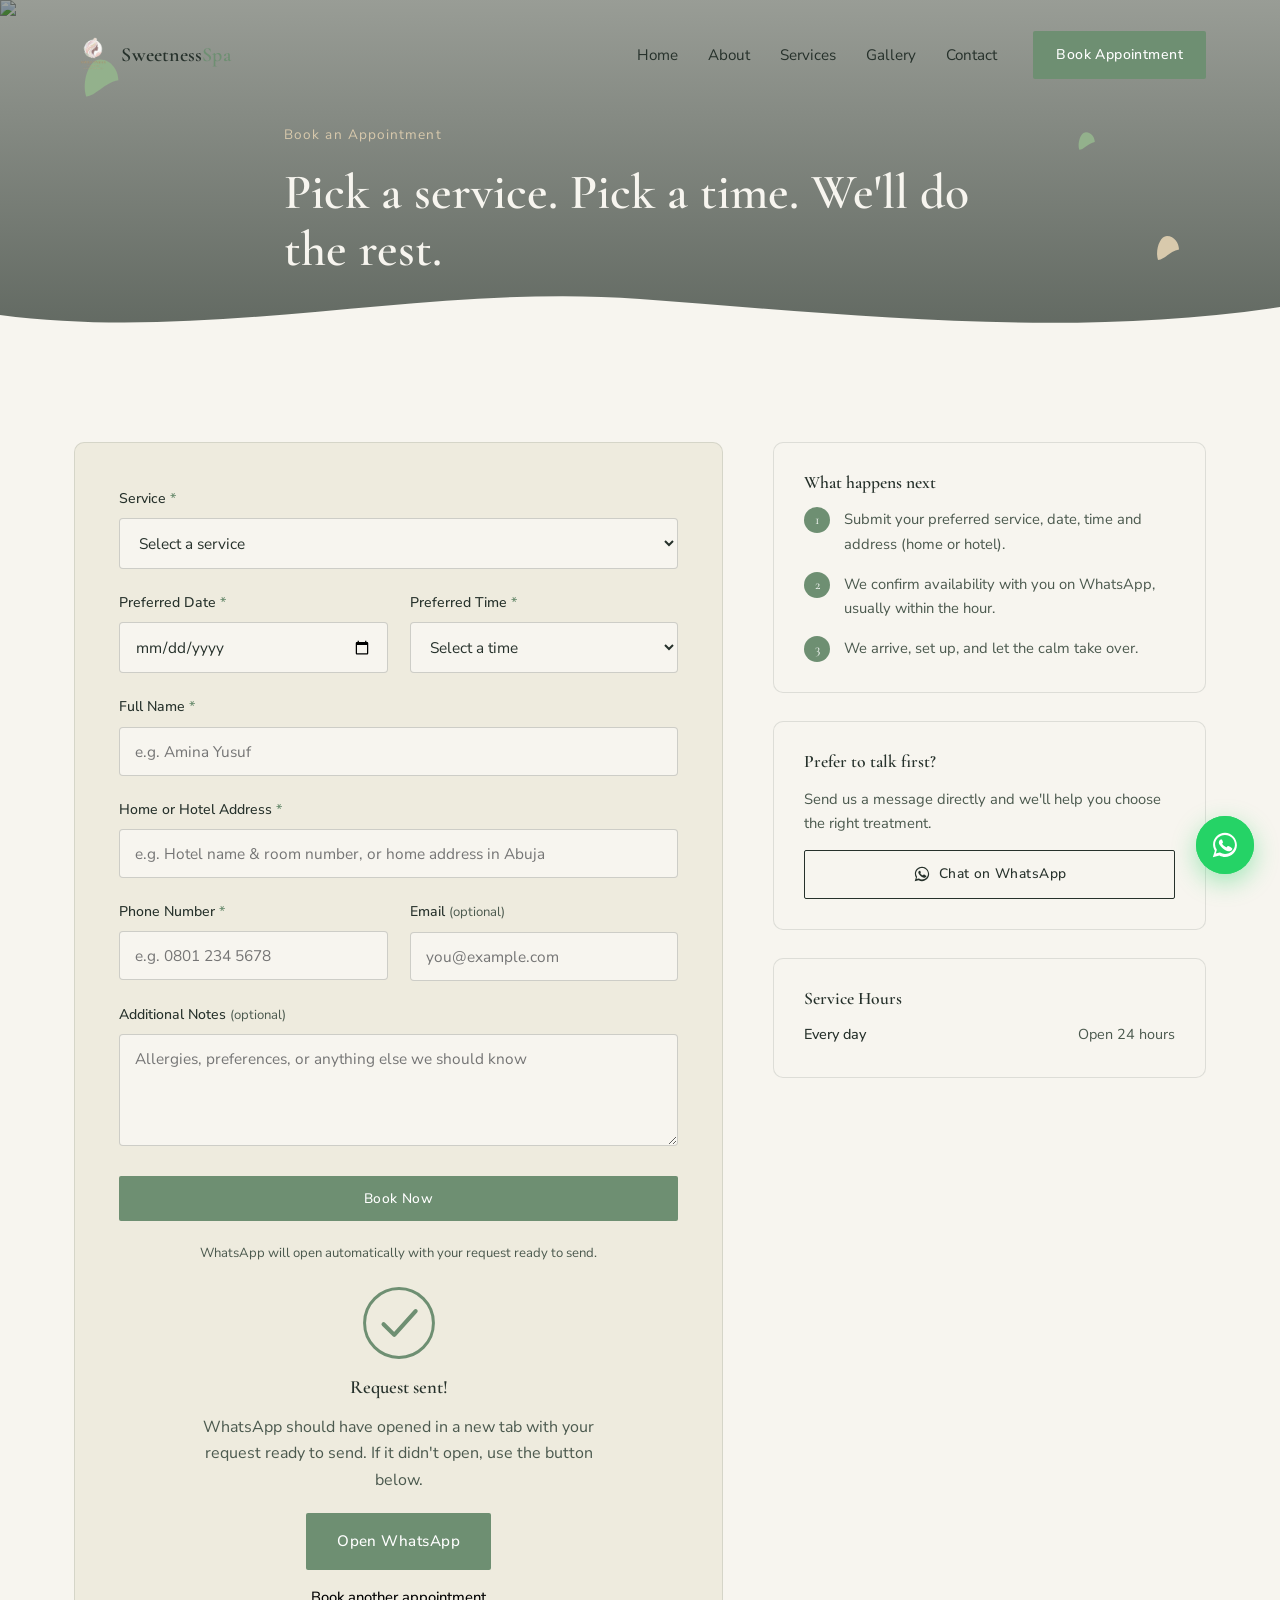
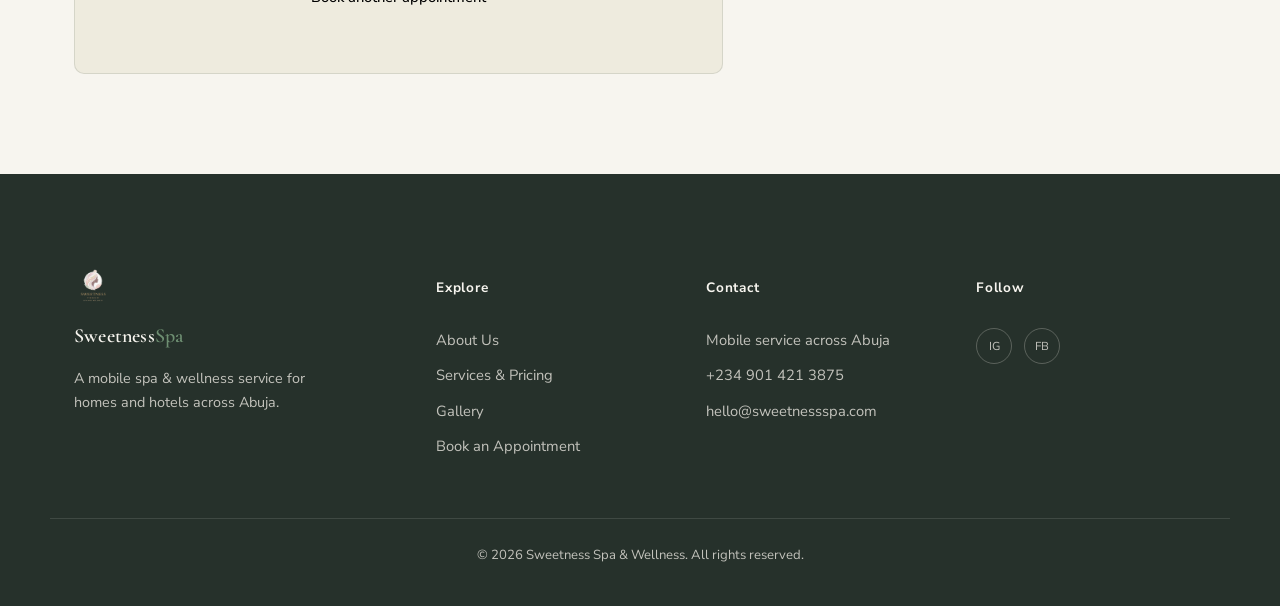
==== commit 6d77271a: "Add files via upload" ====
--- a/booking.html
+++ b/booking.html
@@ -78,35 +78,36 @@
             <select id="service" name="service" required>
               <option value="" disabled selected>Select a service</option>
               <optgroup label="Facials">
-                <option>Signature Radiance Facial &mdash; &#8358;25,000</option>
-                <option>Hydrating Glow Facial &mdash; &#8358;20,000</option>
-                <option>Anti-Aging Facial &mdash; &#8358;32,000</option>
-                <option>Express Facial &mdash; &#8358;13,000</option>
+                <option>Signature Radiance Facial</option>
+                <option>Hydrating Glow Facial</option>
+                <option>Anti-Aging Facial</option>
+                <option>Express Facial</option>
               </optgroup>
               <optgroup label="Massages">
-                <option>Deep Tissue Massage &mdash; &#8358;30,000</option>
-                <option>Swedish Relaxation Massage &mdash; &#8358;26,000</option>
-                <option>Hot Stone Massage &mdash; &#8358;35,000</option>
-                <option>Aromatherapy Massage &mdash; &#8358;28,000</option>
+                <option>Deep Tissue Massage</option>
+                <option>Swedish Relaxation Massage</option>
+                <option>Hot Stone Massage</option>
+                <option>Aromatherapy Massage</option>
+                <option>Four Hands Massage</option>
+                <option>Sports Massage</option>
               </optgroup>
               <optgroup label="Body Treatments">
-                <option>Body Contouring Ritual &mdash; &#8358;45,000</option>
-                <option>Detox Body Wrap &mdash; &#8358;33,000</option>
-                <option>Exfoliating Salt Scrub &mdash; &#8358;22,000</option>
+                <option>Body Contouring Ritual</option>
+                <option>Detox Body Wrap</option>
+                <option>Exfoliating Salt Scrub</option>
               </optgroup>
               <optgroup label="Manicure & Pedicure">
-                <option>Classic Manicure &amp; Pedicure &mdash; &#8358;18,000</option>
-                <option>Gel Manicure &mdash; &#8358;15,000</option>
-                <option>Luxury Spa Pedicure &mdash; &#8358;20,000</option>
+                <option>Classic Manicure &amp; Pedicure</option>
+                <option>Gel Manicure</option>
+                <option>Luxury Spa Pedicure</option>
               </optgroup>
               <optgroup label="Hair & Beauty">
-                <option>Blow Dry &amp; Style &mdash; &#8358;12,000</option>
-                <option>Makeup Application &mdash; &#8358;20,000</option>
+                <option>Blow Dry &amp; Style</option>
+                <option>Makeup Application</option>
               </optgroup>
               <optgroup label="Wellness">
-                <option>Reflexology &mdash; &#8358;16,000</option>
-                <option>Steam Room Session &mdash; &#8358;7,000</option>
-                <option>Couples Massage Package &mdash; &#8358;55,000</option>
+                <option>Reflexology</option>
+                <option>Couples Massage Package</option>
               </optgroup>
             </select>
           </div>
@@ -120,6 +121,15 @@
               <label for="time">Preferred Time <span class="req">*</span></label>
               <select id="time" name="time" required>
                 <option value="" disabled selected>Select a time</option>
+                <option>12:00 AM</option>
+                <option>1:00 AM</option>
+                <option>2:00 AM</option>
+                <option>3:00 AM</option>
+                <option>4:00 AM</option>
+                <option>5:00 AM</option>
+                <option>6:00 AM</option>
+                <option>7:00 AM</option>
+                <option>8:00 AM</option>
                 <option>9:00 AM</option>
                 <option>10:00 AM</option>
                 <option>11:00 AM</option>
@@ -130,6 +140,11 @@
                 <option>4:00 PM</option>
                 <option>5:00 PM</option>
                 <option>6:00 PM</option>
+                <option>7:00 PM</option>
+                <option>8:00 PM</option>
+                <option>9:00 PM</option>
+                <option>10:00 PM</option>
+                <option>11:00 PM</option>
               </select>
             </div>
           </div>
@@ -171,7 +186,7 @@
           -->
 
           <button type="submit" class="btn btn-gold btn-block submit-btn">Book Now</button>
-          <p class="form-note">You'll be redirected to WhatsApp to confirm your request with us.</p>
+          <p class="form-note">WhatsApp will open automatically with your request ready to send.</p>
         </form>
 
         <!-- ---- CONFIRMATION STATE (hidden until submit) ---- -->
@@ -180,9 +195,9 @@
             <circle class="confirm-circle" cx="32" cy="32" r="29"/>
             <path class="confirm-tick" d="M19 33 L28 42 L46 22"/>
           </svg>
-          <h3>Request ready!</h3>
-          <p>We've put together your appointment request. Continue in WhatsApp to send it to us and get confirmed.</p>
-          <a href="#" id="confirmWhatsappLink" class="btn btn-gold" target="_blank" rel="noopener">Continue on WhatsApp</a>
+          <h3>Request sent!</h3>
+          <p>WhatsApp should have opened in a new tab with your request ready to send. If it didn't open, use the button below.</p>
+          <a href="#" id="confirmWhatsappLink" class="btn btn-gold" target="_blank" rel="noopener">Open WhatsApp</a>
           <button type="button" class="text-link reset-form" id="resetForm">Book another appointment</button>
         </div>
 
@@ -210,11 +225,8 @@
 
         <div class="aside-block">
           <h3>Service Hours</h3>
-          <!-- REPLACE: actual service hours -->
           <ul class="hours-list">
-            <li><span>Tue &ndash; Fri</span><span>9:00 AM &ndash; 7:00 PM</span></li>
-            <li><span>Sat &ndash; Sun</span><span>10:00 AM &ndash; 6:00 PM</span></li>
-            <li><span>Monday</span><span>Closed</span></li>
+            <li><span>Every day</span><span>Open 24 hours</span></li>
           </ul>
         </div>
       </aside>
--- a/css/style.css
+++ b/css/style.css
@@ -405,6 +405,7 @@
   margin-bottom:14px;
 }
 .service-row-foot{ display:flex; align-items:center; gap:26px; }
+.service-row-foot .duration{ font-family:var(--font-body); font-size:.92rem; font-weight:500; color:var(--gold); }
 .price{ font-family:var(--font-display); font-size:1.15rem; color:var(--gold); }
 .price small{ font-family:var(--font-body); font-size:.8rem; color:var(--charcoal-soft); }
 
